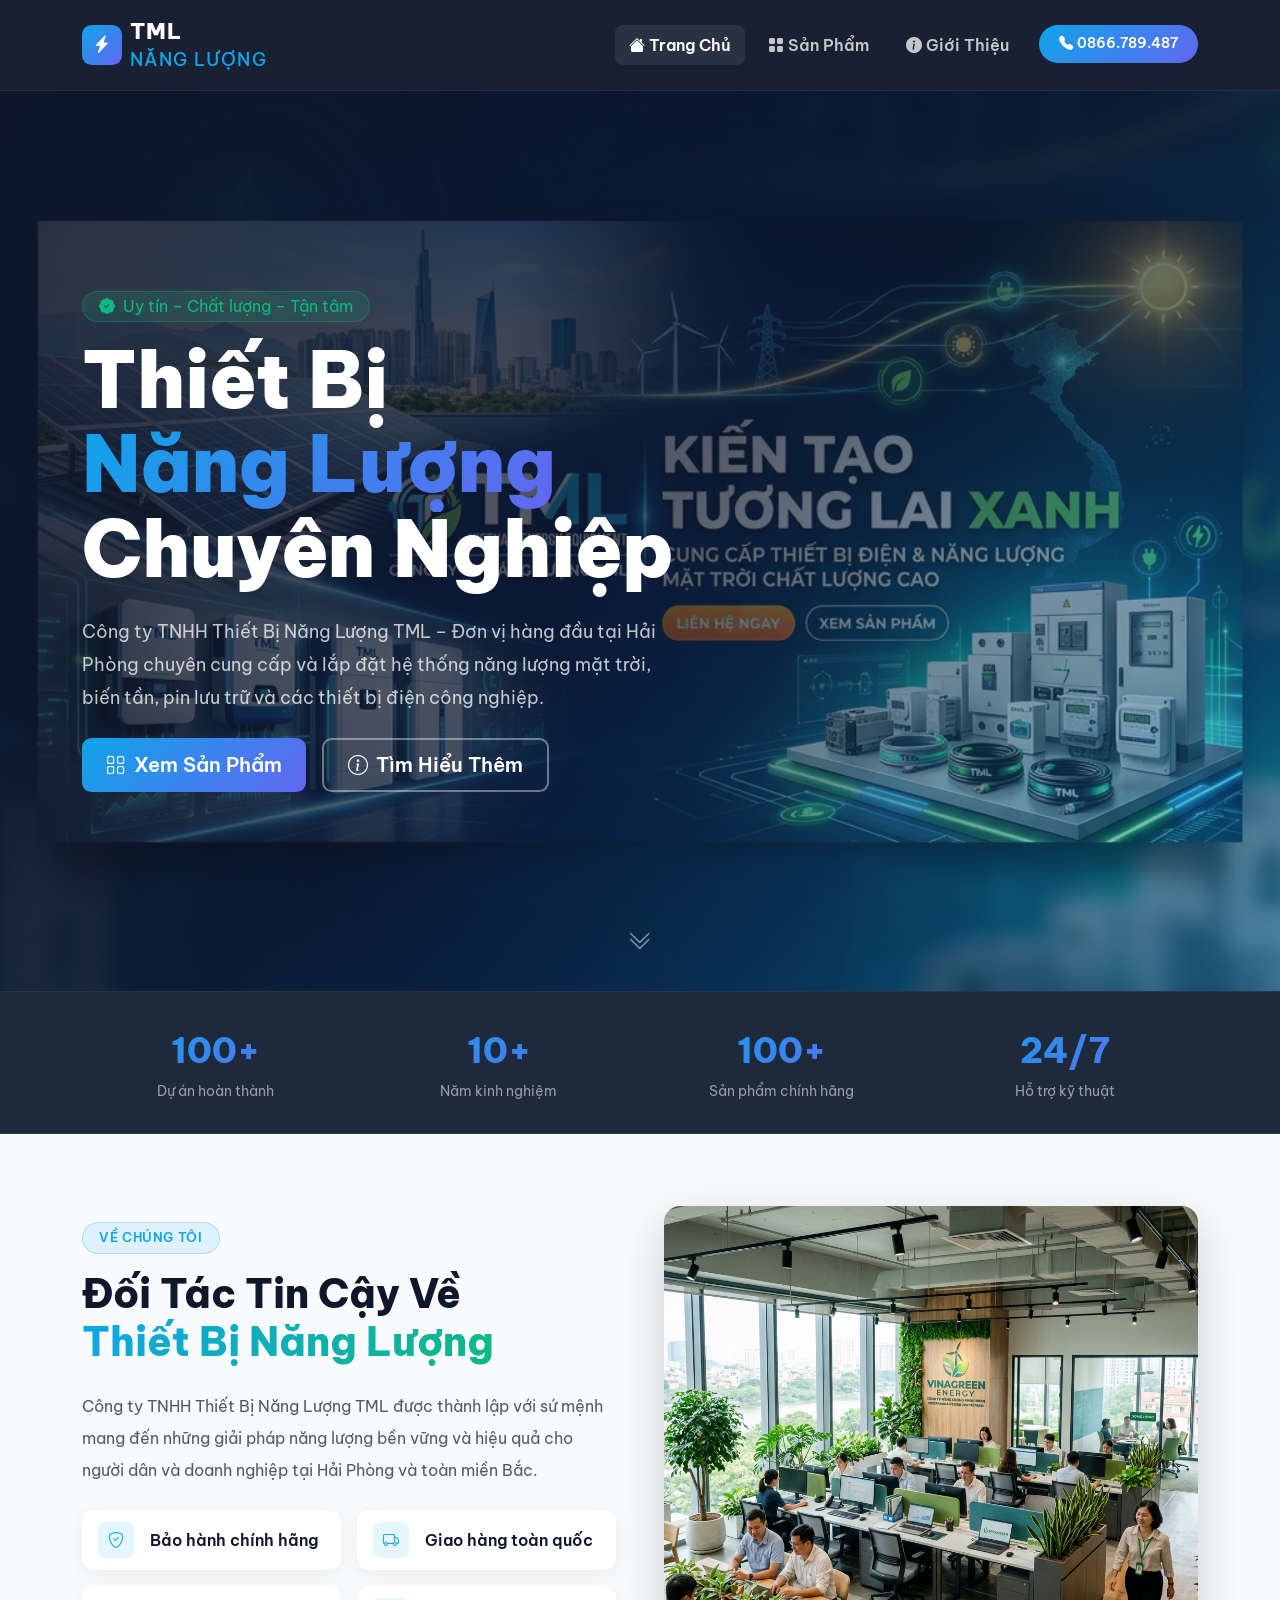
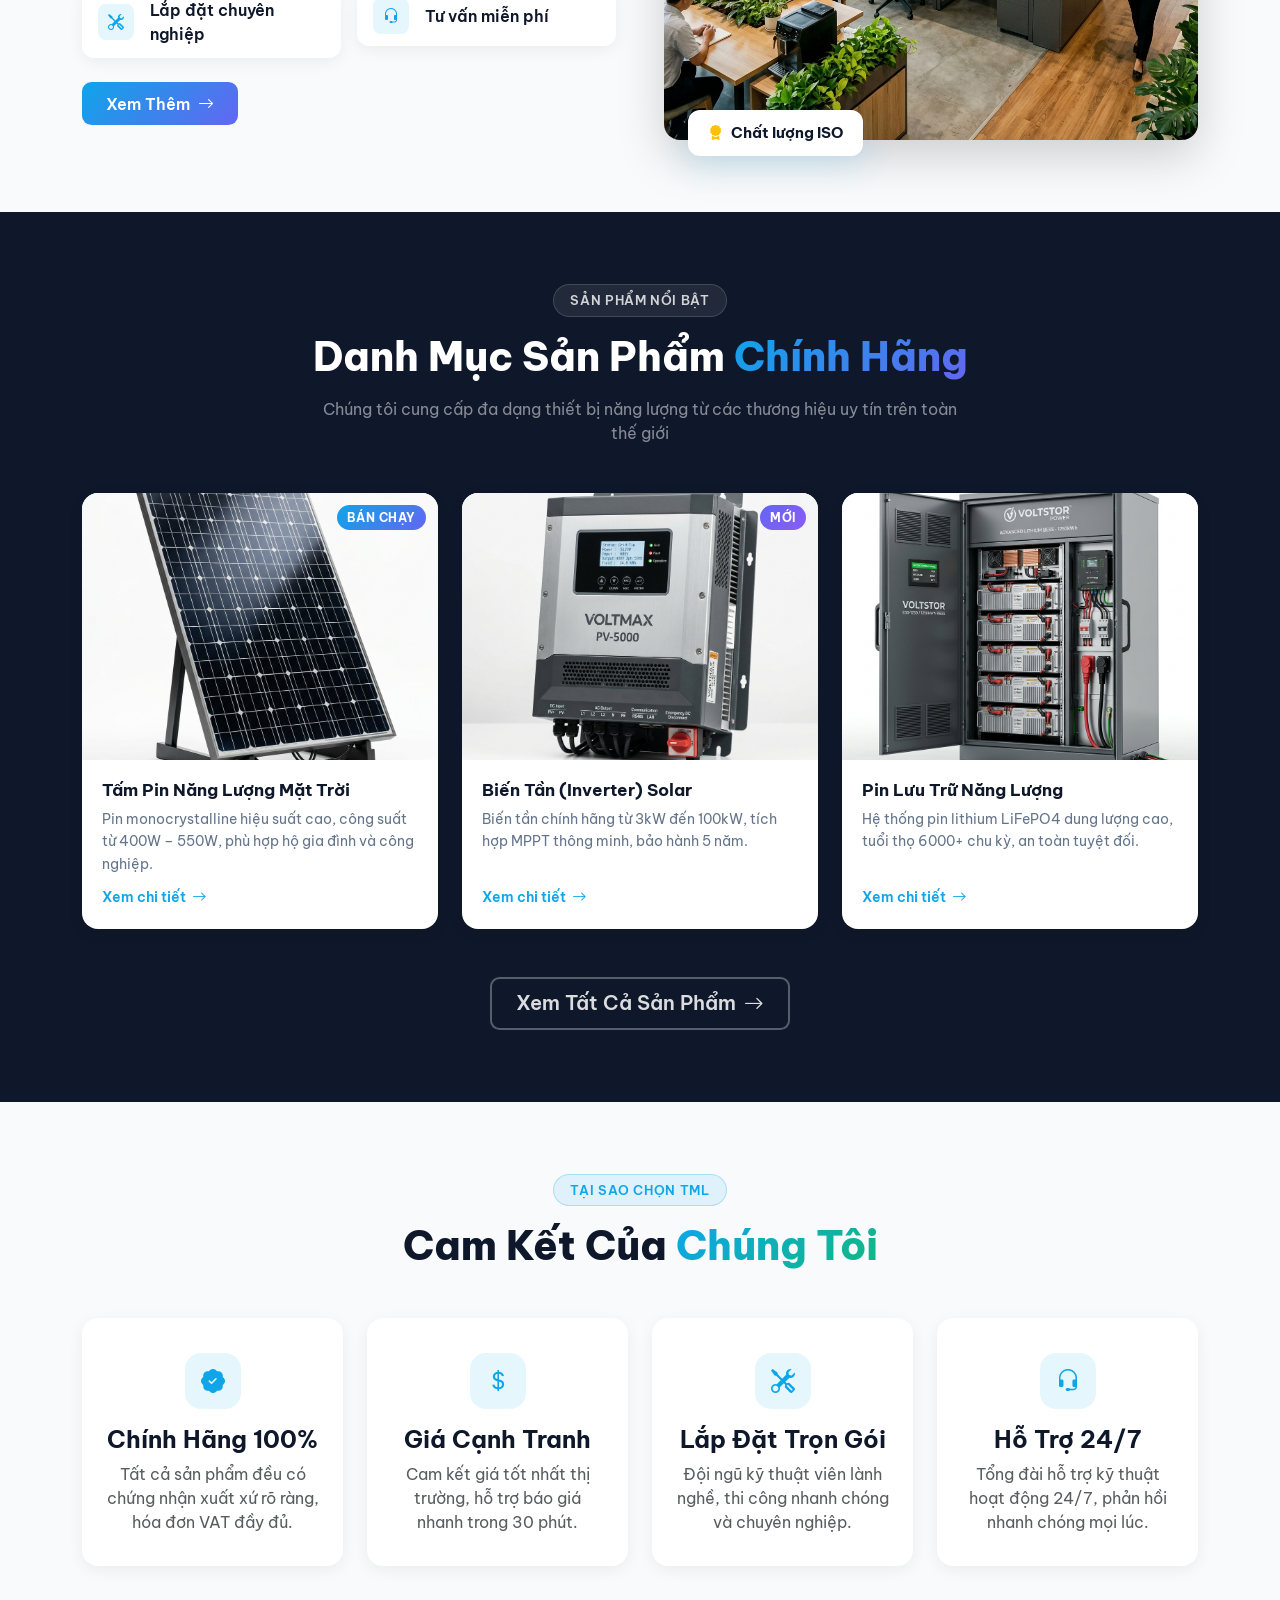
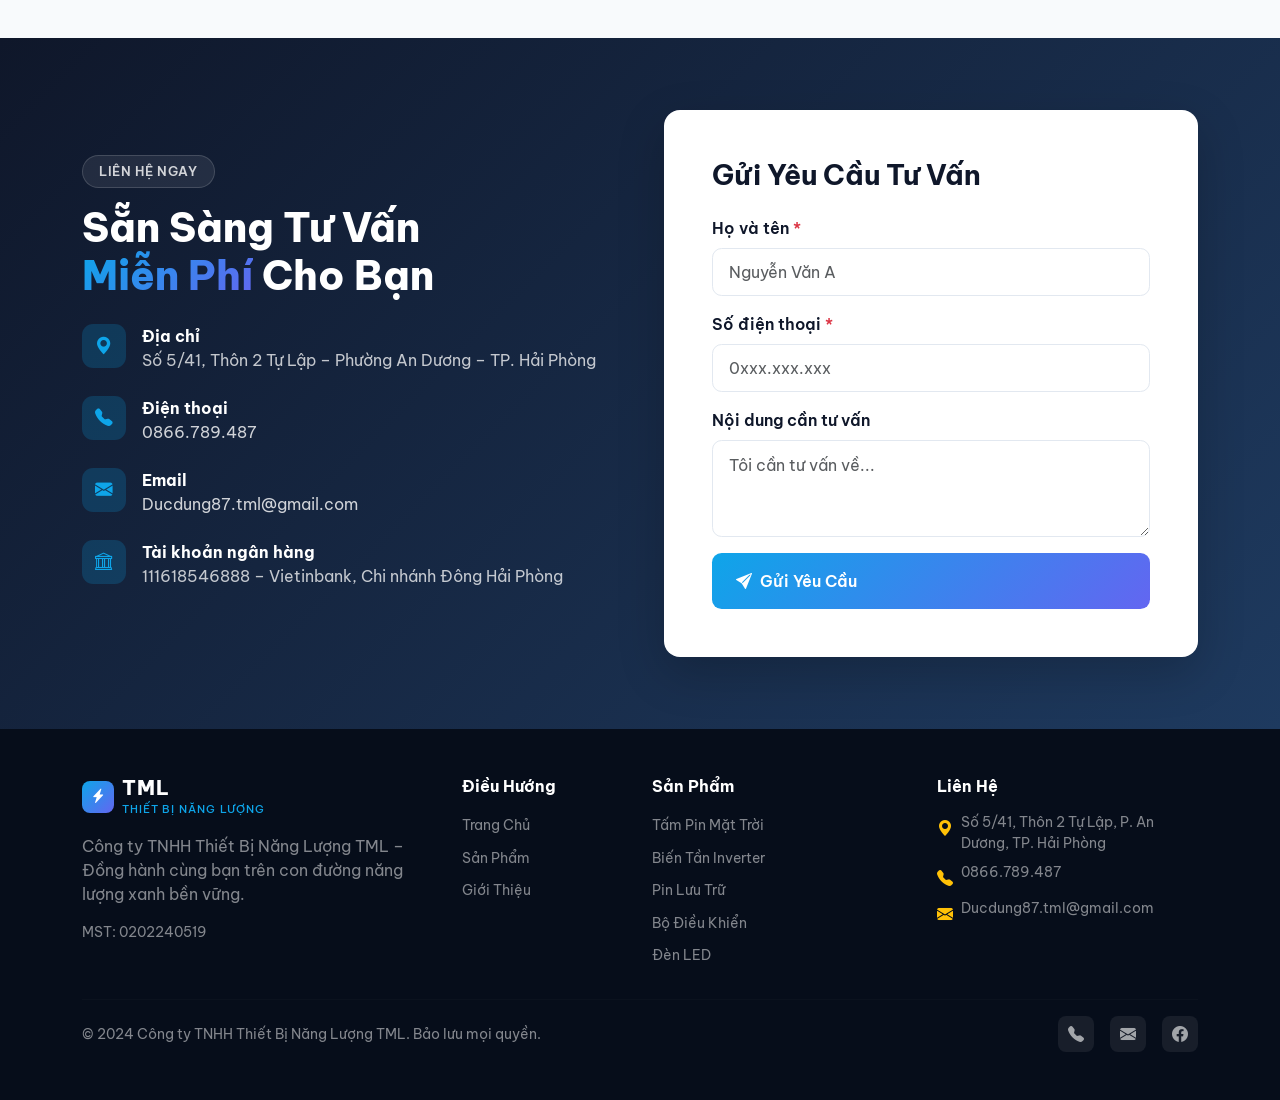
==== index.html @ fddf33ea "Initial commit: Website cong ty TML - 3 trang HTML" ====
<!DOCTYPE html>
<html lang="vi">

<head>
  <meta charset="UTF-8" />
  <meta name="viewport" content="width=device-width, initial-scale=1.0" />
  <title>Công ty TNHH Thiết Bị Năng Lượng TML | Trang Chủ</title>
  <meta name="description"
    content="Công ty TNHH Thiết Bị Năng Lượng TML - Chuyên cung cấp thiết bị năng lượng mặt trời, pin năng lượng, biến tần và các thiết bị điện tại Hải Phòng." />
  <link rel="stylesheet" href="https://cdn.jsdelivr.net/npm/bootstrap@5.3.3/dist/css/bootstrap.min.css" />
  <link rel="stylesheet" href="https://cdn.jsdelivr.net/npm/bootstrap-icons@1.11.3/font/bootstrap-icons.min.css" />
  <link rel="preconnect" href="https://fonts.googleapis.com" />
  <link rel="preconnect" href="https://fonts.gstatic.com" crossorigin />
  <link href="https://fonts.googleapis.com/css2?family=Be+Vietnam+Pro:wght@300;400;500;600;700;800&display=swap"
    rel="stylesheet" />
  <link rel="stylesheet" href="style.css" />
</head>

<body>

  <!-- ===== NAVBAR ===== -->
  <nav class="navbar navbar-expand-lg navbar-dark tml-navbar sticky-top" id="mainNav">
    <div class="container">
      <a class="navbar-brand d-flex align-items-center gap-2" href="index.html">
        <div class="tml-logo-icon">
          <i class="bi bi-lightning-charge-fill"></i>
        </div>
        <div>
          <span class="tml-brand-name">TML</span>
          <small class="d-block tml-brand-sub">Năng Lượng</small>
        </div>
      </a>
      <button class="navbar-toggler border-0" type="button" data-bs-toggle="collapse" data-bs-target="#navMenu"
        aria-controls="navMenu" aria-expanded="false" aria-label="Toggle navigation">
        <span class="navbar-toggler-icon"></span>
      </button>
      <div class="collapse navbar-collapse" id="navMenu">
        <ul class="navbar-nav ms-auto gap-lg-2">
          <li class="nav-item">
            <a class="nav-link active fw-semibold" href="index.html"><i class="bi bi-house-fill me-1"></i>Trang Chủ</a>
          </li>
          <li class="nav-item">
            <a class="nav-link fw-semibold" href="san-pham.html"><i class="bi bi-grid-fill me-1"></i>Sản Phẩm</a>
          </li>
          <li class="nav-item">
            <a class="nav-link fw-semibold" href="gioi-thieu.html"><i class="bi bi-info-circle-fill me-1"></i>Giới
              Thiệu</a>
          </li>
          <li class="nav-item ms-lg-2">
            <a class="btn tml-btn-cta" href="tel:0866789487"><i class="bi bi-telephone-fill me-1"></i>0866.789.487</a>
          </li>
        </ul>
      </div>
    </div>
  </nav>

  <!-- ===== HERO SECTION ===== -->
  <section class="tml-hero position-relative overflow-hidden" id="hero">
    <div class="tml-hero-overlay"></div>
    <img src="images/hero_banner.png" alt="Thiết bị năng lượng TML" class="tml-hero-bg img-fluid w-100" />
    <div class="container position-relative tml-hero-content">
      <div class="row align-items-center min-vh-100 py-5">
        <div class="col-lg-7 col-md-9">
          <span class="badge tml-badge-green mb-3 fs-6 fw-normal">
            <i class="bi bi-patch-check-fill me-1"></i> Uy tín – Chất lượng – Tận tâm
          </span>
          <h1 class="tml-hero-title fw-black mb-4">
            Thiết Bị<br />
            <span class="tml-text-gradient">Năng Lượng</span><br />
            Chuyên Nghiệp
          </h1>
          <p class="tml-hero-desc mb-4">
            Công ty TNHH Thiết Bị Năng Lượng TML – Đơn vị hàng đầu tại Hải Phòng chuyên cung cấp và lắp đặt hệ thống
            năng lượng mặt trời, biến tần, pin lưu trữ và các thiết bị điện công nghiệp.
          </p>
          <div class="d-flex flex-wrap gap-3">
            <a href="san-pham.html" class="btn tml-btn-primary btn-lg">
              <i class="bi bi-grid me-2"></i>Xem Sản Phẩm
            </a>
            <a href="gioi-thieu.html" class="btn tml-btn-outline-white btn-lg">
              <i class="bi bi-info-circle me-2"></i>Tìm Hiểu Thêm
            </a>
          </div>
        </div>
      </div>
    </div>
    <!-- Scroll indicator -->
    <a href="#stats" class="tml-scroll-indicator">
      <i class="bi bi-chevron-double-down"></i>
    </a>
  </section>

  <!-- ===== STATS BAR ===== -->
  <section class="tml-stats-bar py-4" id="stats">
    <div class="container">
      <div class="row g-3 text-center">
        <div class="col-6 col-md-3">
          <div class="tml-stat-item">
            <div class="tml-stat-number" data-target="500">100+</div>
            <div class="tml-stat-label">Dự án hoàn thành</div>
          </div>
        </div>
        <div class="col-6 col-md-3">
          <div class="tml-stat-item">
            <div class="tml-stat-number">10+</div>
            <div class="tml-stat-label">Năm kinh nghiệm</div>
          </div>
        </div>
        <div class="col-6 col-md-3">
          <div class="tml-stat-item">
            <div class="tml-stat-number">100+</div>
            <div class="tml-stat-label">Sản phẩm chính hãng</div>
          </div>
        </div>
        <div class="col-6 col-md-3">
          <div class="tml-stat-item">
            <div class="tml-stat-number">24/7</div>
            <div class="tml-stat-label">Hỗ trợ kỹ thuật</div>
          </div>
        </div>
      </div>
    </div>
  </section>

  <!-- ===== ABOUT PREVIEW ===== -->
  <section class="py-5 tml-section-light" id="about-preview">
    <div class="container py-4">
      <div class="row align-items-center g-5">
        <div class="col-lg-6">
          <span class="tml-section-badge mb-3 d-inline-block">Về Chúng Tôi</span>
          <h2 class="tml-section-title mb-4">Đối Tác Tin Cậy Về<br /><span class="tml-text-gradient-dark">Thiết Bị Năng
              Lượng</span></h2>
          <p class="text-muted mb-4 lh-lg">
            Công ty TNHH Thiết Bị Năng Lượng TML được thành lập với sứ mệnh mang đến những giải pháp năng lượng bền vững
            và hiệu quả cho người dân và doanh nghiệp tại Hải Phòng và toàn miền Bắc.
          </p>
          <div class="row g-3 mb-4">
            <div class="col-6">
              <div class="tml-feature-mini d-flex align-items-center gap-3">
                <div class="tml-feature-icon-sm"><i class="bi bi-shield-check"></i></div>
                <span class="fw-semibold">Bảo hành chính hãng</span>
              </div>
            </div>
            <div class="col-6">
              <div class="tml-feature-mini d-flex align-items-center gap-3">
                <div class="tml-feature-icon-sm"><i class="bi bi-truck"></i></div>
                <span class="fw-semibold">Giao hàng toàn quốc</span>
              </div>
            </div>
            <div class="col-6">
              <div class="tml-feature-mini d-flex align-items-center gap-3">
                <div class="tml-feature-icon-sm"><i class="bi bi-tools"></i></div>
                <span class="fw-semibold">Lắp đặt chuyên nghiệp</span>
              </div>
            </div>
            <div class="col-6">
              <div class="tml-feature-mini d-flex align-items-center gap-3">
                <div class="tml-feature-icon-sm"><i class="bi bi-headset"></i></div>
                <span class="fw-semibold">Tư vấn miễn phí</span>
              </div>
            </div>
          </div>
          <a href="gioi-thieu.html" class="btn tml-btn-primary">
            Xem Thêm <i class="bi bi-arrow-right ms-2"></i>
          </a>
        </div>
        <div class="col-lg-6">
          <div class="tml-about-img-wrap position-relative">
            <img src="images/about_office.png" alt="Văn phòng công ty TML"
              class="img-fluid rounded-4 shadow-lg w-100" />
            <div class="tml-about-badge-float">
              <i class="bi bi-award-fill me-2 text-warning"></i>
              <span>Chất lượng ISO</span>
            </div>
          </div>
        </div>
      </div>
    </div>
  </section>

  <!-- ===== FEATURED PRODUCTS ===== -->
  <section class="py-5 tml-section-dark" id="featured-products">
    <div class="container py-4">
      <div class="text-center mb-5">
        <span class="tml-section-badge tml-section-badge-dark mb-3 d-inline-block">Sản Phẩm Nổi Bật</span>
        <h2 class="tml-section-title text-white mb-3">Danh Mục Sản Phẩm <span class="tml-text-gradient">Chính
            Hãng</span></h2>
        <p class="text-white-50 col-md-7 mx-auto">Chúng tôi cung cấp đa dạng thiết bị năng lượng từ các thương hiệu uy
          tín trên toàn thế giới</p>
      </div>
      <div class="row g-4">
        <div class="col-md-6 col-lg-4">
          <div class="tml-product-card h-100">
            <div class="tml-product-img-wrap">
              <img src="images/product_solar_panel.png" alt="Tấm pin năng lượng mặt trời" class="img-fluid" />
              <span class="tml-product-badge">Bán Chạy</span>
            </div>
            <div class="tml-product-body">
              <h3 class="tml-product-title">Tấm Pin Năng Lượng Mặt Trời</h3>
              <p class="tml-product-desc">Pin monocrystalline hiệu suất cao, công suất từ 400W – 550W, phù hợp hộ gia
                đình và công nghiệp.</p>
              <a href="san-pham.html" class="tml-product-link">Xem chi tiết <i class="bi bi-arrow-right"></i></a>
            </div>
          </div>
        </div>
        <div class="col-md-6 col-lg-4">
          <div class="tml-product-card h-100">
            <div class="tml-product-img-wrap">
              <img src="images/product_inverter.png" alt="Biến tần năng lượng mặt trời" class="img-fluid" />
              <span class="tml-product-badge tml-badge-blue">Mới</span>
            </div>
            <div class="tml-product-body">
              <h3 class="tml-product-title">Biến Tần (Inverter) Solar</h3>
              <p class="tml-product-desc">Biến tần chính hãng từ 3kW đến 100kW, tích hợp MPPT thông minh, bảo hành 5
                năm.</p>
              <a href="san-pham.html" class="tml-product-link">Xem chi tiết <i class="bi bi-arrow-right"></i></a>
            </div>
          </div>
        </div>
        <div class="col-md-6 col-lg-4">
          <div class="tml-product-card h-100">
            <div class="tml-product-img-wrap">
              <img src="images/product_battery.png" alt="Pin lưu trữ năng lượng" class="img-fluid" />
            </div>
            <div class="tml-product-body">
              <h3 class="tml-product-title">Pin Lưu Trữ Năng Lượng</h3>
              <p class="tml-product-desc">Hệ thống pin lithium LiFePO4 dung lượng cao, tuổi thọ 6000+ chu kỳ, an toàn
                tuyệt đối.</p>
              <a href="san-pham.html" class="tml-product-link">Xem chi tiết <i class="bi bi-arrow-right"></i></a>
            </div>
          </div>
        </div>
      </div>
      <div class="text-center mt-5">
        <a href="san-pham.html" class="btn tml-btn-outline-light btn-lg">
          Xem Tất Cả Sản Phẩm <i class="bi bi-arrow-right ms-2"></i>
        </a>
      </div>
    </div>
  </section>

  <!-- ===== WHY CHOOSE US ===== -->
  <section class="py-5 tml-section-light" id="why-us">
    <div class="container py-4">
      <div class="text-center mb-5">
        <span class="tml-section-badge mb-3 d-inline-block">Tại Sao Chọn TML</span>
        <h2 class="tml-section-title mb-3">Cam Kết Của <span class="tml-text-gradient-dark">Chúng Tôi</span></h2>
      </div>
      <div class="row g-4">
        <div class="col-sm-6 col-lg-3">
          <div class="tml-why-card text-center h-100">
            <div class="tml-why-icon mb-3">
              <i class="bi bi-patch-check-fill"></i>
            </div>
            <h4 class="fw-bold mb-2">Chính Hãng 100%</h4>
            <p class="text-muted mb-0">Tất cả sản phẩm đều có chứng nhận xuất xứ rõ ràng, hóa đơn VAT đầy đủ.</p>
          </div>
        </div>
        <div class="col-sm-6 col-lg-3">
          <div class="tml-why-card text-center h-100">
            <div class="tml-why-icon mb-3">
              <i class="bi bi-currency-dollar"></i>
            </div>
            <h4 class="fw-bold mb-2">Giá Cạnh Tranh</h4>
            <p class="text-muted mb-0">Cam kết giá tốt nhất thị trường, hỗ trợ báo giá nhanh trong 30 phút.</p>
          </div>
        </div>
        <div class="col-sm-6 col-lg-3">
          <div class="tml-why-card text-center h-100">
            <div class="tml-why-icon mb-3">
              <i class="bi bi-tools"></i>
            </div>
            <h4 class="fw-bold mb-2">Lắp Đặt Trọn Gói</h4>
            <p class="text-muted mb-0">Đội ngũ kỹ thuật viên lành nghề, thi công nhanh chóng và chuyên nghiệp.</p>
          </div>
        </div>
        <div class="col-sm-6 col-lg-3">
          <div class="tml-why-card text-center h-100">
            <div class="tml-why-icon mb-3">
              <i class="bi bi-headset"></i>
            </div>
            <h4 class="fw-bold mb-2">Hỗ Trợ 24/7</h4>
            <p class="text-muted mb-0">Tổng đài hỗ trợ kỹ thuật hoạt động 24/7, phản hồi nhanh chóng mọi lúc.</p>
          </div>
        </div>
      </div>
    </div>
  </section>

  <!-- ===== CONTACT SECTION ===== -->
  <section class="py-5 tml-section-gradient" id="contact">
    <div class="container py-4">
      <div class="row g-5 align-items-center">
        <div class="col-lg-6">
          <span class="tml-section-badge tml-section-badge-dark mb-3 d-inline-block">Liên Hệ Ngay</span>
          <h2 class="tml-section-title text-white mb-4">Sẵn Sàng Tư Vấn<br /><span class="tml-text-gradient">Miễn
              Phí</span> Cho Bạn</h2>
          <div class="tml-contact-info-list">
            <div class="tml-contact-info-item d-flex align-items-start gap-3 mb-4">
              <div class="tml-contact-icon"><i class="bi bi-geo-alt-fill"></i></div>
              <div>
                <strong class="text-white d-block">Địa chỉ</strong>
                <span class="text-white-75">Số 5/41, Thôn 2 Tự Lập – Phường An Dương – TP. Hải Phòng</span>
              </div>
            </div>
            <div class="tml-contact-info-item d-flex align-items-start gap-3 mb-4">
              <div class="tml-contact-icon"><i class="bi bi-telephone-fill"></i></div>
              <div>
                <strong class="text-white d-block">Điện thoại</strong>
                <a href="tel:0866789487" class="text-decoration-none tml-link-light">0866.789.487</a>
              </div>
            </div>
            <div class="tml-contact-info-item d-flex align-items-start gap-3 mb-4">
              <div class="tml-contact-icon"><i class="bi bi-envelope-fill"></i></div>
              <div>
                <strong class="text-white d-block">Email</strong>
                <a href="mailto:Ducdung87.tml@gmail.com"
                  class="text-decoration-none tml-link-light">Ducdung87.tml@gmail.com</a>
              </div>
            </div>
            <div class="tml-contact-info-item d-flex align-items-start gap-3">
              <div class="tml-contact-icon"><i class="bi bi-bank"></i></div>
              <div>
                <strong class="text-white d-block">Tài khoản ngân hàng</strong>
                <span class="text-white-75">111618546888 – Vietinbank, Chi nhánh Đông Hải Phòng</span>
              </div>
            </div>
          </div>
        </div>
        <div class="col-lg-6">
          <div class="tml-contact-card p-4 p-md-5 rounded-4">
            <h3 class="fw-bold mb-4">Gửi Yêu Cầu Tư Vấn</h3>
            <form id="contactForm" onsubmit="handleFormSubmit(event)">
              <div class="mb-3">
                <label for="contactName" class="form-label fw-semibold">Họ và tên <span
                    class="text-danger">*</span></label>
                <input type="text" class="form-control tml-input" id="contactName" placeholder="Nguyễn Văn A"
                  required />
              </div>
              <div class="mb-3">
                <label for="contactPhone" class="form-label fw-semibold">Số điện thoại <span
                    class="text-danger">*</span></label>
                <input type="tel" class="form-control tml-input" id="contactPhone" placeholder="0xxx.xxx.xxx"
                  required />
              </div>
              <div class="mb-3">
                <label for="contactMessage" class="form-label fw-semibold">Nội dung cần tư vấn</label>
                <textarea class="form-control tml-input" id="contactMessage" rows="3"
                  placeholder="Tôi cần tư vấn về..."></textarea>
              </div>
              <button type="submit" class="btn tml-btn-primary w-100 py-3">
                <i class="bi bi-send-fill me-2"></i>Gửi Yêu Cầu
              </button>
            </form>
            <div id="formSuccess" class="alert tml-alert-success mt-3 d-none">
              <i class="bi bi-check-circle-fill me-2"></i>Cảm ơn bạn! Chúng tôi sẽ liên hệ sớm nhất có thể.
            </div>
          </div>
        </div>
      </div>
    </div>
  </section>

  <!-- ===== FOOTER ===== -->
  <footer class="tml-footer py-5">
    <div class="container">
      <div class="row g-4">
        <div class="col-lg-4 col-md-6">
          <div class="d-flex align-items-center gap-2 mb-3">
            <div class="tml-logo-icon tml-logo-icon-sm"><i class="bi bi-lightning-charge-fill"></i></div>
            <div>
              <span class="tml-brand-name fs-5">TML</span>
              <small class="d-block tml-brand-sub" style="font-size:0.7rem;">Thiết Bị Năng Lượng</small>
            </div>
          </div>
          <p class="text-white-50 mb-3">Công ty TNHH Thiết Bị Năng Lượng TML – Đồng hành cùng bạn trên con đường năng
            lượng xanh bền vững.</p>
          <p class="text-white-50 small">MST: 0202240519</p>
        </div>
        <div class="col-lg-2 col-md-6">
          <h6 class="text-white fw-bold mb-3">Điều Hướng</h6>
          <ul class="list-unstyled tml-footer-links">
            <li><a href="index.html">Trang Chủ</a></li>
            <li><a href="san-pham.html">Sản Phẩm</a></li>
            <li><a href="gioi-thieu.html">Giới Thiệu</a></li>
          </ul>
        </div>
        <div class="col-lg-3 col-md-6">
          <h6 class="text-white fw-bold mb-3">Sản Phẩm</h6>
          <ul class="list-unstyled tml-footer-links">
            <li><a href="san-pham.html">Tấm Pin Mặt Trời</a></li>
            <li><a href="san-pham.html">Biến Tần Inverter</a></li>
            <li><a href="san-pham.html">Pin Lưu Trữ</a></li>
            <li><a href="san-pham.html">Bộ Điều Khiển</a></li>
            <li><a href="san-pham.html">Đèn LED</a></li>
          </ul>
        </div>
        <div class="col-lg-3 col-md-6">
          <h6 class="text-white fw-bold mb-3">Liên Hệ</h6>
          <ul class="list-unstyled tml-footer-contact">
            <li class="d-flex gap-2 mb-2">
              <i class="bi bi-geo-alt-fill text-warning flex-shrink-0 mt-1"></i>
              <span class="text-white-50 small">Số 5/41, Thôn 2 Tự Lập, P. An Dương, TP. Hải Phòng</span>
            </li>
            <li class="d-flex gap-2 mb-2">
              <i class="bi bi-telephone-fill text-warning flex-shrink-0 mt-1"></i>
              <a href="tel:0866789487" class="text-white-50 small text-decoration-none">0866.789.487</a>
            </li>
            <li class="d-flex gap-2">
              <i class="bi bi-envelope-fill text-warning flex-shrink-0 mt-1"></i>
              <a href="mailto:Ducdung87.tml@gmail.com"
                class="text-white-50 small text-decoration-none">Ducdung87.tml@gmail.com</a>
            </li>
          </ul>
        </div>
      </div>
      <hr class="tml-footer-hr mt-4 mb-3" />
      <div class="d-flex flex-wrap justify-content-between align-items-center gap-2">
        <p class="text-white-50 small mb-0">&copy; 2024 Công ty TNHH Thiết Bị Năng Lượng TML. Bảo lưu mọi quyền.</p>
        <div class="d-flex gap-3">
          <a href="tel:0866789487" class="tml-social-icon" title="Gọi điện"><i class="bi bi-telephone-fill"></i></a>
          <a href="mailto:Ducdung87.tml@gmail.com" class="tml-social-icon" title="Email"><i
              class="bi bi-envelope-fill"></i></a>
          <a href="#" class="tml-social-icon" title="Facebook"><i class="bi bi-facebook"></i></a>
        </div>
      </div>
    </div>
  </footer>

  <!-- Back to top -->
  <button class="tml-back-top" id="backToTop" onclick="window.scrollTo({top:0,behavior:'smooth'})"
    title="Lên đầu trang">
    <i class="bi bi-chevron-up"></i>
  </button>

  <script src="https://cdn.jsdelivr.net/npm/bootstrap@5.3.3/dist/js/bootstrap.bundle.min.js"></script>
  <script src="main.js"></script>
</body>

</html>
---- style.css ----
/* ============================================================
   TML - THIẾT BỊ NĂNG LƯỢNG | MAIN STYLESHEET
   Bootstrap 5 based – No px units for sizing
   ============================================================ */

@import url('https://fonts.googleapis.com/css2?family=Be+Vietnam+Pro:wght@300;400;500;600;700;800;900&display=swap');

:root {
  --tml-primary: #0ea5e9;
  --tml-primary-dark: #0284c7;
  --tml-accent: #f59e0b;
  --tml-green: #10b981;
  --tml-dark: #0f172a;
  --tml-dark-2: #1e293b;
  --tml-dark-3: #334155;
  --tml-light: #f8fafc;
  --tml-gradient: linear-gradient(135deg, #0ea5e9 0%, #6366f1 100%);
  --tml-gradient-dark: linear-gradient(135deg, #0f172a 0%, #1e3a5f 100%);
  --tml-shadow: 0 .5rem 2rem rgba(14,165,233,.15);
  --tml-shadow-lg: 0 1rem 3rem rgba(0,0,0,.2);
  --tml-radius: 1rem;
  --tml-transition: all .3s cubic-bezier(.4,0,.2,1);
}

*, *::before, *::after { box-sizing: border-box; }

html { scroll-behavior: smooth; }

body {
  font-family: 'Be Vietnam Pro', sans-serif;
  background: var(--tml-light);
  color: var(--tml-dark);
  overflow-x: hidden;
}

/* ===== NAVBAR ===== */
.tml-navbar {
  background: rgba(15,23,42,.96) !important;
  backdrop-filter: blur(12px);
  border-bottom: 1px solid rgba(255,255,255,.07);
  transition: var(--tml-transition);
  padding-top: .75rem;
  padding-bottom: .75rem;
}
.tml-navbar.scrolled {
  background: rgba(15,23,42,1) !important;
  box-shadow: var(--tml-shadow-lg);
}
.tml-logo-icon {
  width: 2.5rem;
  height: 2.5rem;
  background: var(--tml-gradient);
  border-radius: .6rem;
  display: flex;
  align-items: center;
  justify-content: center;
  font-size: 1.1rem;
  color: #fff;
  flex-shrink: 0;
}
.tml-logo-icon-sm {
  width: 2rem;
  height: 2rem;
  font-size: .9rem;
  border-radius: .5rem;
}
.tml-brand-name {
  font-size: 1.4rem;
  font-weight: 800;
  color: #fff;
  letter-spacing: .05em;
  line-height: 1.1;
}
.tml-brand-sub {
  color: var(--tml-primary);
  font-weight: 500;
  letter-spacing: .08em;
  text-transform: uppercase;
}
.tml-navbar .nav-link {
  color: rgba(255,255,255,.75) !important;
  transition: var(--tml-transition);
  border-radius: .5rem;
  padding: .5rem .9rem !important;
}
.tml-navbar .nav-link:hover,
.tml-navbar .nav-link.active {
  color: #fff !important;
  background: rgba(255,255,255,.08);
}
.tml-btn-cta {
  background: var(--tml-gradient);
  color: #fff !important;
  border: none;
  border-radius: 2rem;
  padding: .5rem 1.25rem;
  font-weight: 600;
  font-size: .9rem;
  transition: var(--tml-transition);
}
.tml-btn-cta:hover {
  transform: translateY(-2px);
  box-shadow: 0 .5rem 1.5rem rgba(14,165,233,.4);
  color: #fff !important;
}

/* ===== HERO ===== */
.tml-hero {
  min-height: 100vh;
  position: relative;
  display: flex;
  align-items: center;
}
.tml-hero-bg {
  position: absolute;
  inset: 0;
  width: 100%;
  height: 100%;
  object-fit: cover;
  object-position: center;
}
.tml-hero-overlay {
  position: absolute;
  inset: 0;
  background: linear-gradient(135deg,
    rgba(15,23,42,.92) 0%,
    rgba(15,23,42,.7) 50%,
    rgba(14,165,233,.3) 100%);
  z-index: 1;
}
.tml-hero-content {
  position: relative;
  z-index: 2;
}
.tml-hero-title {
  font-size: clamp(2.5rem, 6vw, 5rem);
  font-weight: 900;
  line-height: 1.1;
  color: #fff;
}
.tml-hero-desc {
  font-size: clamp(.95rem, 2vw, 1.15rem);
  color: rgba(255,255,255,.75);
  max-width: 36rem;
  line-height: 1.8;
}
.tml-text-gradient {
  background: var(--tml-gradient);
  -webkit-background-clip: text;
  -webkit-text-fill-color: transparent;
  background-clip: text;
}
.tml-text-gradient-dark {
  background: linear-gradient(135deg, var(--tml-primary) 0%, var(--tml-green) 100%);
  -webkit-background-clip: text;
  -webkit-text-fill-color: transparent;
  background-clip: text;
}
.tml-text-primary {
  color: var(--tml-primary) !important;
}
.tml-badge-green {
  background: rgba(16,185,129,.15);
  color: var(--tml-green);
  border: 1px solid rgba(16,185,129,.3);
  border-radius: 2rem;
  padding: .4rem 1rem;
}
.tml-scroll-indicator {
  position: absolute;
  bottom: 2rem;
  left: 50%;
  transform: translateX(-50%);
  z-index: 2;
  color: rgba(255,255,255,.5);
  font-size: 1.5rem;
  text-decoration: none;
  animation: bounce 2s infinite;
}
@keyframes bounce {
  0%, 100% { transform: translateX(-50%) translateY(0); }
  50% { transform: translateX(-50%) translateY(.6rem); }
}

/* ===== BUTTONS ===== */
.tml-btn-primary {
  background: var(--tml-gradient);
  color: #fff;
  border: none;
  border-radius: .6rem;
  font-weight: 600;
  padding: .6rem 1.5rem;
  transition: var(--tml-transition);
  text-decoration: none;
  display: inline-flex;
  align-items: center;
}
.tml-btn-primary:hover {
  transform: translateY(-3px);
  box-shadow: 0 .75rem 2rem rgba(14,165,233,.4);
  color: #fff;
}
.tml-btn-outline-white {
  background: transparent;
  color: #fff;
  border: 2px solid rgba(255,255,255,.4);
  border-radius: .6rem;
  font-weight: 600;
  padding: .6rem 1.5rem;
  transition: var(--tml-transition);
  text-decoration: none;
  display: inline-flex;
  align-items: center;
}
.tml-btn-outline-white:hover {
  background: rgba(255,255,255,.1);
  border-color: rgba(255,255,255,.8);
  color: #fff;
  transform: translateY(-2px);
}
.tml-btn-outline-light {
  background: transparent;
  color: rgba(255,255,255,.85);
  border: 2px solid rgba(255,255,255,.3);
  border-radius: .6rem;
  font-weight: 600;
  padding: .6rem 1.5rem;
  transition: var(--tml-transition);
  text-decoration: none;
  display: inline-flex;
  align-items: center;
}
.tml-btn-outline-light:hover {
  background: rgba(255,255,255,.1);
  border-color: rgba(255,255,255,.6);
  color: #fff;
  transform: translateY(-2px);
}

/* ===== STATS BAR ===== */
.tml-stats-bar {
  background: var(--tml-dark-2);
  border-top: 1px solid rgba(255,255,255,.05);
  border-bottom: 1px solid rgba(255,255,255,.05);
}
.tml-stat-item {
  padding: .5rem;
}
.tml-stat-number {
  font-size: clamp(1.5rem, 4vw, 2.2rem);
  font-weight: 800;
  background: var(--tml-gradient);
  -webkit-background-clip: text;
  -webkit-text-fill-color: transparent;
  background-clip: text;
}
.tml-stat-label {
  color: rgba(255,255,255,.55);
  font-size: .85rem;
  margin-top: .25rem;
}

/* ===== SECTIONS ===== */
.tml-section-light { background: var(--tml-light); }
.tml-section-dark { background: var(--tml-dark); }
.tml-section-gradient { background: var(--tml-gradient-dark); }

.tml-section-badge {
  background: rgba(14,165,233,.1);
  color: var(--tml-primary);
  border: 1px solid rgba(14,165,233,.25);
  border-radius: 2rem;
  padding: .35rem 1rem;
  font-size: .8rem;
  font-weight: 600;
  letter-spacing: .05em;
  text-transform: uppercase;
}
.tml-section-badge-dark {
  background: rgba(255,255,255,.08);
  color: rgba(255,255,255,.8);
  border-color: rgba(255,255,255,.15);
}
.tml-section-title {
  font-size: clamp(1.6rem, 3.5vw, 2.5rem);
  font-weight: 800;
  line-height: 1.2;
}

/* ===== ABOUT IMAGE ===== */
.tml-about-img-wrap { position: relative; }
.tml-about-badge-float {
  position: absolute;
  bottom: -1rem;
  left: 1.5rem;
  background: #fff;
  border-radius: .75rem;
  padding: .75rem 1.25rem;
  box-shadow: var(--tml-shadow);
  display: flex;
  align-items: center;
  font-weight: 700;
  font-size: .95rem;
  color: var(--tml-dark);
  white-space: nowrap;
}

/* ===== FEATURE MINI ===== */
.tml-feature-mini {
  background: #fff;
  border-radius: .75rem;
  padding: .75rem 1rem;
  box-shadow: 0 .25rem 1rem rgba(0,0,0,.06);
  transition: var(--tml-transition);
}
.tml-feature-mini:hover { transform: translateY(-3px); box-shadow: var(--tml-shadow); }
.tml-feature-icon-sm {
  width: 2.25rem;
  height: 2.25rem;
  background: rgba(14,165,233,.1);
  color: var(--tml-primary);
  border-radius: .5rem;
  display: flex;
  align-items: center;
  justify-content: center;
  font-size: 1rem;
  flex-shrink: 0;
}

/* ===== PRODUCT CARDS ===== */
.tml-product-card {
  background: #fff;
  border-radius: var(--tml-radius);
  overflow: hidden;
  box-shadow: 0 .25rem 1rem rgba(0,0,0,.07);
  transition: var(--tml-transition);
  display: flex;
  flex-direction: column;
}
.tml-product-card:hover {
  transform: translateY(-6px);
  box-shadow: var(--tml-shadow-lg);
}
.tml-product-img-wrap {
  position: relative;
  overflow: hidden;
  background: #f1f5f9;
  aspect-ratio: 4/3;
  display: flex;
  align-items: center;
  justify-content: center;
}
.tml-product-img-wrap img {
  width: 100%;
  height: 100%;
  object-fit: cover;
  transition: transform .4s ease;
}
.tml-product-card:hover .tml-product-img-wrap img { transform: scale(1.06); }
.tml-product-badge {
  position: absolute;
  top: .75rem;
  right: .75rem;
  background: var(--tml-gradient);
  color: #fff;
  font-size: .72rem;
  font-weight: 700;
  padding: .25rem .65rem;
  border-radius: 2rem;
  text-transform: uppercase;
  letter-spacing: .04em;
}
.tml-badge-blue { background: linear-gradient(135deg,#6366f1,#8b5cf6) !important; }
.tml-product-body { padding: 1.25rem; flex: 1; display: flex; flex-direction: column; }
.tml-cat-tag {
  display: inline-flex;
  align-items: center;
  font-size: .75rem;
  font-weight: 600;
  color: var(--tml-primary);
  background: rgba(14,165,233,.08);
  border-radius: 2rem;
  padding: .2rem .7rem;
  margin-bottom: .5rem;
  text-transform: uppercase;
  letter-spacing: .04em;
}
.tml-product-title {
  font-size: 1.05rem;
  font-weight: 700;
  margin-bottom: .5rem;
  color: var(--tml-dark);
}
.tml-product-desc {
  font-size: .875rem;
  color: #64748b;
  line-height: 1.6;
  flex: 1;
  margin-bottom: .75rem;
}
.tml-spec-list li { margin-bottom: .25rem; }
.tml-product-link {
  color: var(--tml-primary);
  font-weight: 600;
  text-decoration: none;
  font-size: .9rem;
  display: inline-flex;
  align-items: center;
  gap: .35rem;
  transition: var(--tml-transition);
}
.tml-product-link:hover { gap: .6rem; color: var(--tml-primary-dark); }

/* ===== WHY CARDS ===== */
.tml-why-card {
  background: #fff;
  border-radius: var(--tml-radius);
  padding: 2rem 1.5rem;
  box-shadow: 0 .25rem 1rem rgba(0,0,0,.06);
  transition: var(--tml-transition);
  border-top: 3px solid transparent;
}
.tml-why-card:hover {
  transform: translateY(-5px);
  box-shadow: var(--tml-shadow);
  border-top-color: var(--tml-primary);
}
.tml-why-icon {
  width: 3.5rem;
  height: 3.5rem;
  background: rgba(14,165,233,.1);
  color: var(--tml-primary);
  border-radius: 1rem;
  display: flex;
  align-items: center;
  justify-content: center;
  font-size: 1.5rem;
  margin: 0 auto;
  transition: var(--tml-transition);
}
.tml-why-card:hover .tml-why-icon {
  background: var(--tml-gradient);
  color: #fff;
}

/* ===== CONTACT SECTION ===== */
.tml-contact-info-item { margin-bottom: 1.5rem; }
.tml-contact-icon {
  width: 2.75rem;
  height: 2.75rem;
  background: rgba(14,165,233,.2);
  color: var(--tml-primary);
  border-radius: .7rem;
  display: flex;
  align-items: center;
  justify-content: center;
  font-size: 1.1rem;
  flex-shrink: 0;
}
.tml-contact-card {
  background: #fff;
  border-radius: var(--tml-radius);
  box-shadow: var(--tml-shadow-lg);
}
.tml-contact-card-v2 {
  background: #fff;
  border-radius: var(--tml-radius);
  box-shadow: 0 .25rem 1rem rgba(0,0,0,.07);
  transition: var(--tml-transition);
  border-bottom: 3px solid transparent;
}
.tml-contact-card-v2:hover {
  transform: translateY(-5px);
  box-shadow: var(--tml-shadow);
  border-bottom-color: var(--tml-primary);
}
.tml-contact-icon-lg {
  width: 3.5rem;
  height: 3.5rem;
  background: rgba(14,165,233,.1);
  color: var(--tml-primary);
  border-radius: 1rem;
  display: flex;
  align-items: center;
  justify-content: center;
  font-size: 1.4rem;
  margin: 0 auto;
  transition: var(--tml-transition);
}
.tml-contact-card-v2:hover .tml-contact-icon-lg {
  background: var(--tml-gradient);
  color: #fff;
}
.tml-input {
  border: 1.5px solid #e2e8f0;
  border-radius: .6rem;
  padding: .7rem 1rem;
  font-family: inherit;
  transition: var(--tml-transition);
}
.tml-input:focus {
  border-color: var(--tml-primary);
  box-shadow: 0 0 0 .2rem rgba(14,165,233,.15);
  outline: none;
}
.tml-link-light { color: rgba(255,255,255,.8); transition: var(--tml-transition); }
.tml-link-light:hover { color: #fff; }
.tml-alert-success {
  background: rgba(16,185,129,.1);
  border: 1px solid rgba(16,185,129,.3);
  color: var(--tml-green);
  border-radius: .6rem;
  padding: .75rem 1rem;
}

/* ===== MISSION CARDS ===== */
.tml-mission-card {
  background: rgba(255,255,255,.04);
  border: 1px solid rgba(255,255,255,.08);
  border-radius: var(--tml-radius);
  transition: var(--tml-transition);
}
.tml-mission-card:hover { background: rgba(255,255,255,.08); transform: translateY(-5px); }
.tml-mission-card-featured {
  background: rgba(14,165,233,.1);
  border-color: rgba(14,165,233,.3);
}
.tml-mission-icon {
  width: 4rem;
  height: 4rem;
  background: rgba(255,255,255,.08);
  color: var(--tml-primary);
  border-radius: 1rem;
  display: flex;
  align-items: center;
  justify-content: center;
  font-size: 1.75rem;
  margin: 0 auto;
}
.tml-mission-icon-featured { background: rgba(14,165,233,.2); }

/* ===== STATS BOX ===== */
.tml-stat-box { padding: 1.5rem 1rem; }
.tml-stat-big { font-size: clamp(2rem, 5vw, 3rem); line-height: 1; }
.text-white-75 { color: rgba(255,255,255,.75); }

/* ===== INFO BOX ===== */
.tml-info-box {
  background: var(--tml-light);
  border: 1px solid #e2e8f0;
  border-radius: .6rem;
  padding: .75rem 1rem;
  transition: var(--tml-transition);
}
.tml-info-box:hover { border-color: var(--tml-primary); background: rgba(14,165,233,.04); }

/* ===== PAGE HEADER ===== */
.tml-page-header {
  background: var(--tml-gradient-dark);
  padding-top: 2.5rem;
  padding-bottom: 2rem;
  position: relative;
  overflow: hidden;
  border-bottom: 1px solid rgba(255,255,255,.06);
}
/* Glow bên phải */
.tml-page-header::before {
  content: '';
  position: absolute;
  top: -40%;
  right: -10%;
  width: 35%;
  height: 200%;
  background: radial-gradient(circle, rgba(14,165,233,.18) 0%, transparent 65%);
  pointer-events: none;
}
/* Đường kẻ accent bên trái */
.tml-page-header::after {
  content: '';
  position: absolute;
  left: 0;
  top: 0;
  width: .25rem;
  height: 100%;
  background: var(--tml-gradient);
}
.tml-page-header h1 {
  font-size: clamp(1.5rem, 3.5vw, 2.2rem);
  letter-spacing: -.01em;
}
.tml-page-header p {
  font-size: .9rem;
}
.tml-page-header .breadcrumb {
  font-size: .82rem;
}

/* ===== FILTER BUTTONS ===== */
.tml-filter-btn {
  background: #fff;
  color: #64748b;
  border: 1.5px solid #e2e8f0;
  border-radius: 2rem;
  padding: .45rem 1.1rem;
  font-size: .875rem;
  font-weight: 600;
  transition: var(--tml-transition);
}
.tml-filter-btn:hover, .tml-filter-btn.active {
  background: var(--tml-gradient);
  color: #fff;
  border-color: transparent;
  box-shadow: 0 .25rem 1rem rgba(14,165,233,.3);
}
.product-item { transition: var(--tml-transition); }
.product-item.hidden { display: none !important; }

/* ===== CTA BANNER ===== */
.tml-cta-banner { background: var(--tml-gradient-dark); }

/* ===== FOOTER ===== */
.tml-footer { background: #060d1a; }
.tml-footer-links { margin: 0; padding: 0; }
.tml-footer-links li { margin-bottom: .5rem; }
.tml-footer-links a {
  color: rgba(255,255,255,.5);
  text-decoration: none;
  font-size: .9rem;
  transition: var(--tml-transition);
}
.tml-footer-links a:hover { color: var(--tml-primary); padding-left: .3rem; }
.tml-footer-contact { margin: 0; padding: 0; }
.tml-footer-hr { border-color: rgba(255,255,255,.07); }
.tml-social-icon {
  width: 2.25rem;
  height: 2.25rem;
  background: rgba(255,255,255,.07);
  color: rgba(255,255,255,.6);
  border-radius: .5rem;
  display: flex;
  align-items: center;
  justify-content: center;
  text-decoration: none;
  font-size: 1rem;
  transition: var(--tml-transition);
}
.tml-social-icon:hover { background: var(--tml-gradient); color: #fff; transform: translateY(-3px); }

/* ===== BACK TO TOP ===== */
.tml-back-top {
  position: fixed;
  bottom: 1.5rem;
  right: 1.5rem;
  width: 2.75rem;
  height: 2.75rem;
  background: var(--tml-gradient);
  color: #fff;
  border: none;
  border-radius: .7rem;
  display: flex;
  align-items: center;
  justify-content: center;
  font-size: 1.1rem;
  cursor: pointer;
  z-index: 999;
  opacity: 0;
  transform: translateY(1rem);
  transition: var(--tml-transition);
  box-shadow: var(--tml-shadow);
}
.tml-back-top.visible { opacity: 1; transform: translateY(0); }
.tml-back-top:hover { transform: translateY(-3px); box-shadow: 0 .75rem 1.5rem rgba(14,165,233,.4); }

/* ===== RESPONSIVE TWEAKS ===== */
@media (max-width: 767.98px) {
  .tml-hero { min-height: 100svh; }
  .tml-about-badge-float { position: static; margin-top: 1rem; display: inline-flex; }
}
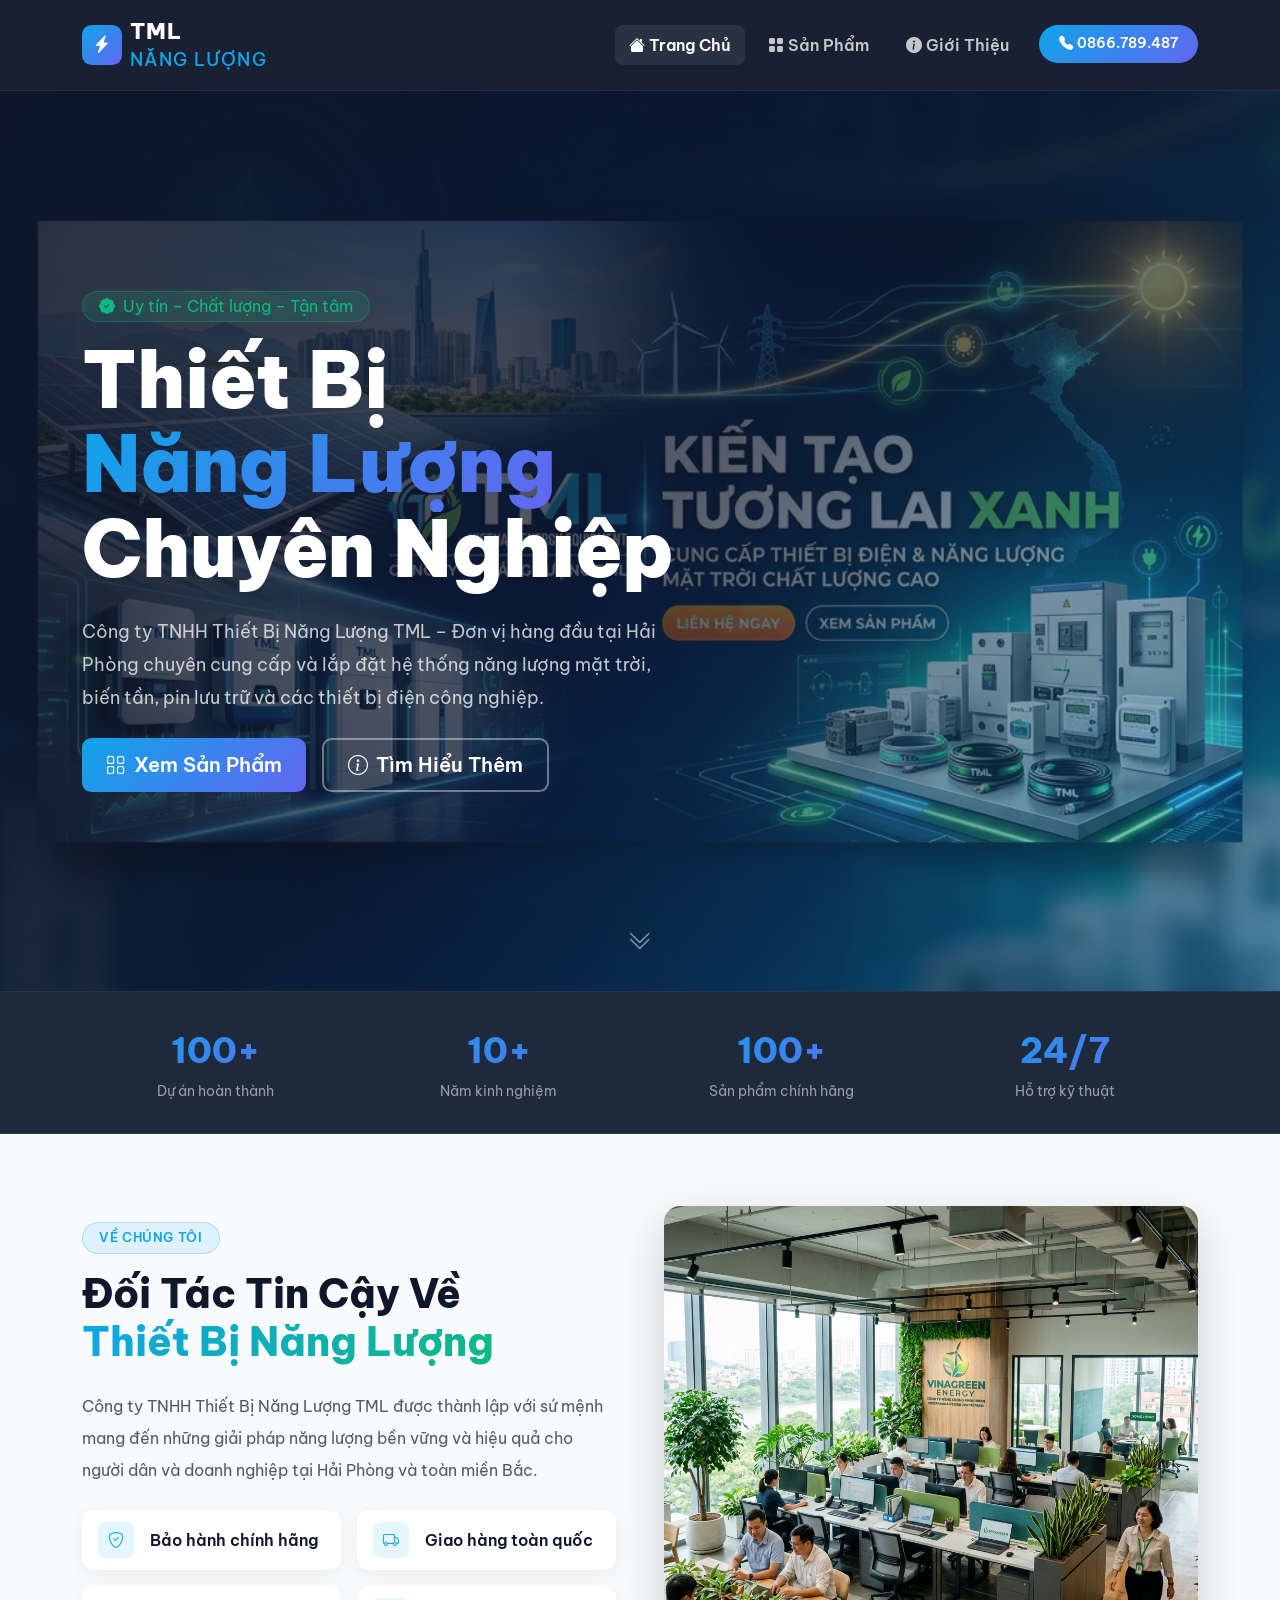
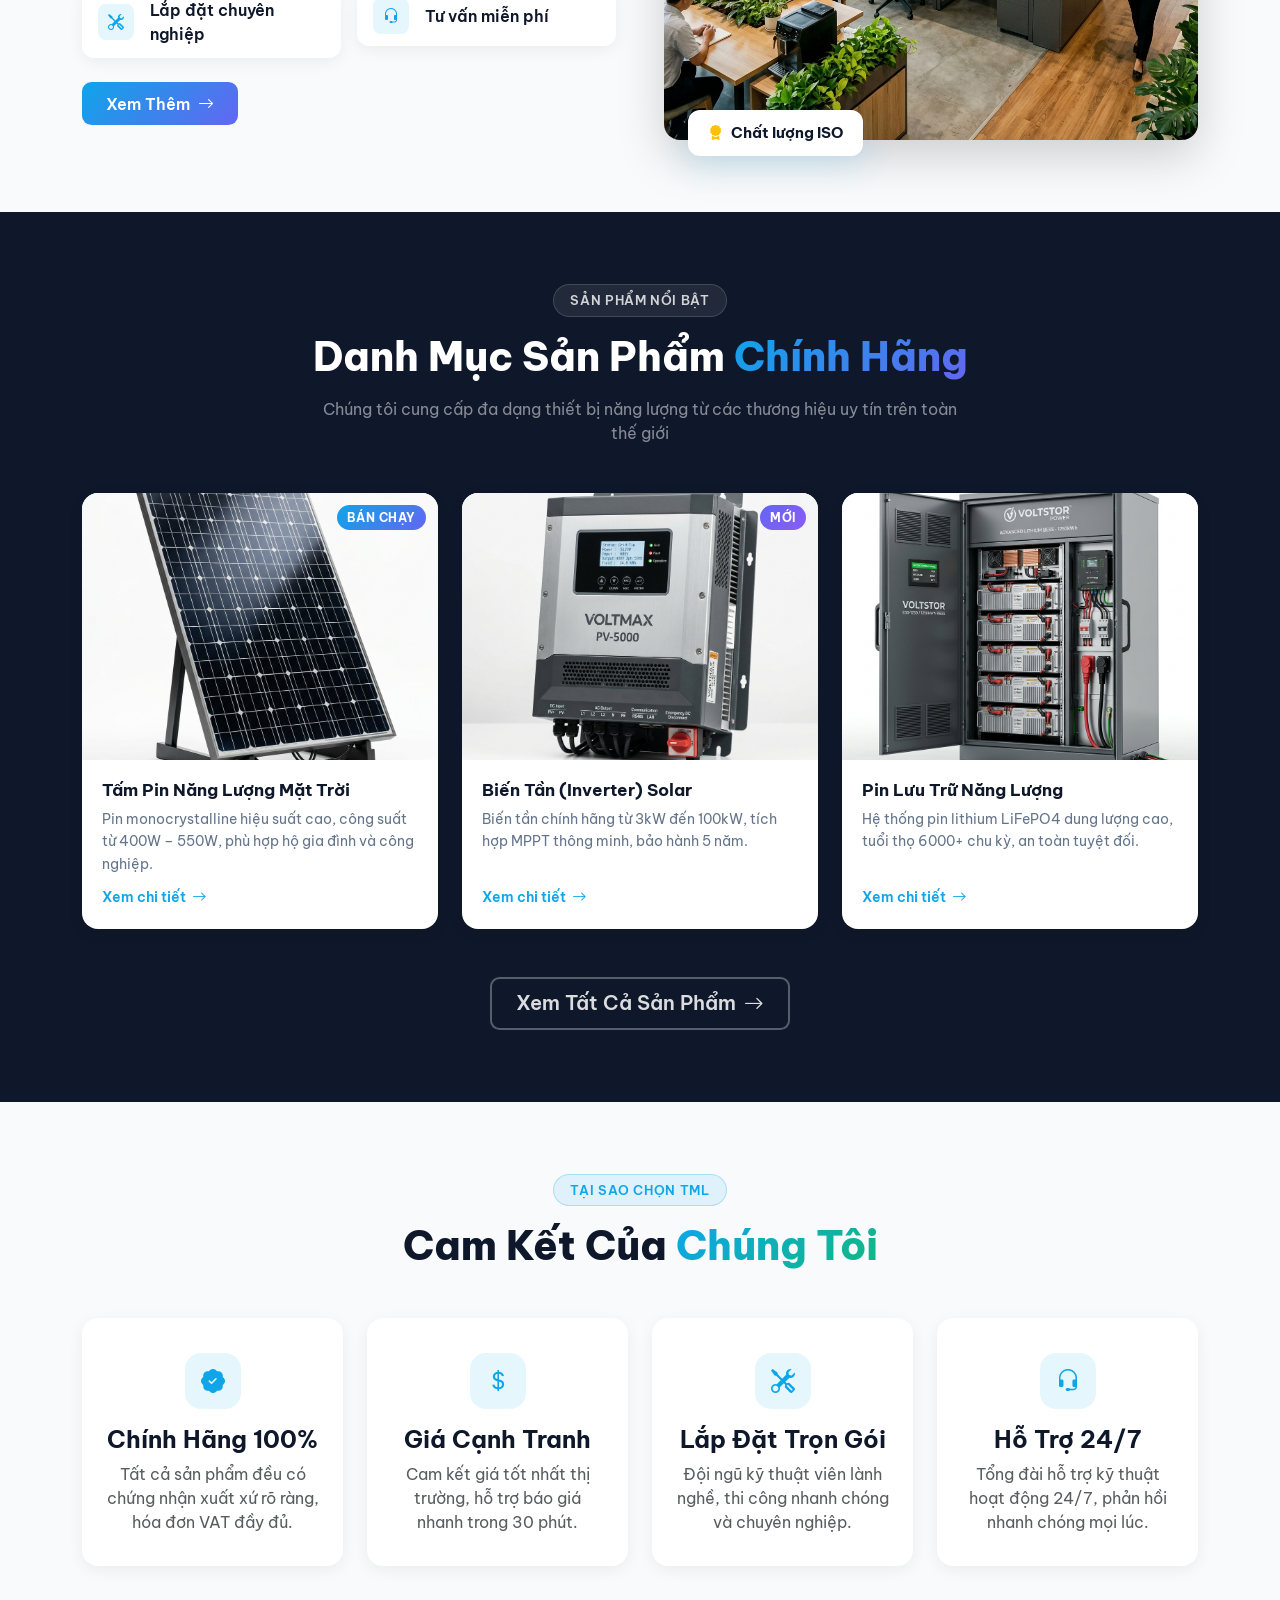
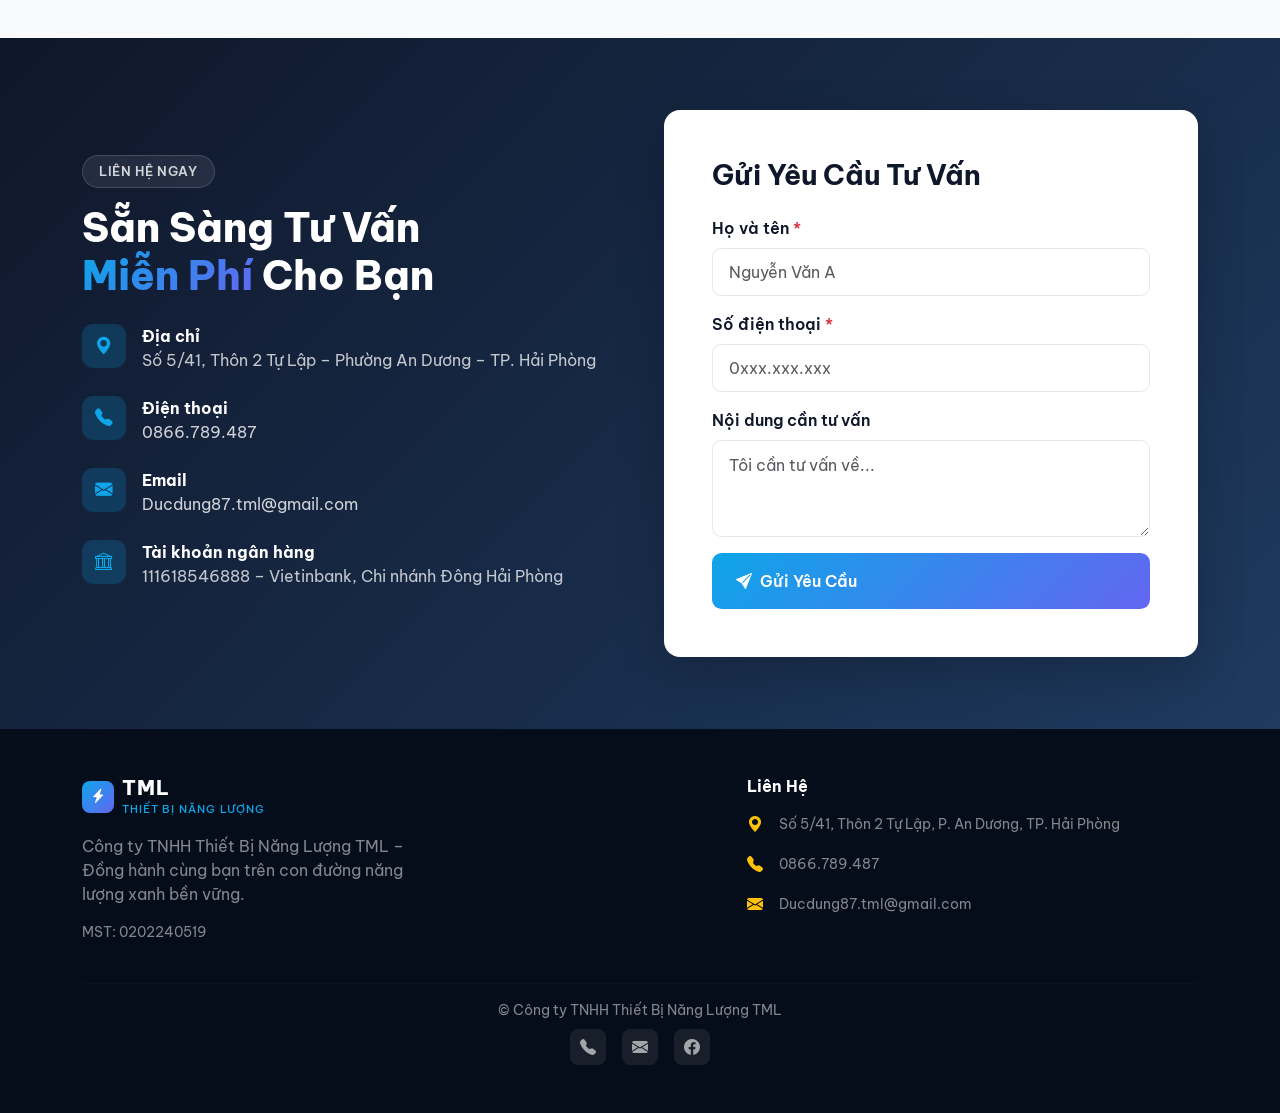
==== commit af341253: "fix to" ====
--- a/index.html
+++ b/index.html
@@ -377,15 +377,15 @@
             lượng xanh bền vững.</p>
           <p class="text-white-50 small">MST: 0202240519</p>
         </div>
-        <div class="col-lg-2 col-md-6">
+        <!-- <div class="col-lg-2 col-md-6">
           <h6 class="text-white fw-bold mb-3">Điều Hướng</h6>
           <ul class="list-unstyled tml-footer-links">
             <li><a href="index.html">Trang Chủ</a></li>
             <li><a href="san-pham.html">Sản Phẩm</a></li>
             <li><a href="gioi-thieu.html">Giới Thiệu</a></li>
           </ul>
-        </div>
-        <div class="col-lg-3 col-md-6">
+        </div> -->
+        <!-- <div class="col-lg-3 col-md-6">
           <h6 class="text-white fw-bold mb-3">Sản Phẩm</h6>
           <ul class="list-unstyled tml-footer-links">
             <li><a href="san-pham.html">Tấm Pin Mặt Trời</a></li>
@@ -394,29 +394,29 @@
             <li><a href="san-pham.html">Bộ Điều Khiển</a></li>
             <li><a href="san-pham.html">Đèn LED</a></li>
           </ul>
-        </div>
-        <div class="col-lg-3 col-md-6">
+        </div> -->
+        <div class="col-lg-5 ms-auto">
           <h6 class="text-white fw-bold mb-3">Liên Hệ</h6>
           <ul class="list-unstyled tml-footer-contact">
-            <li class="d-flex gap-2 mb-2">
-              <i class="bi bi-geo-alt-fill text-warning flex-shrink-0 mt-1"></i>
+            <li class="d-flex align-items-center gap-3 mb-3">
+              <i class="bi bi-geo-alt-fill text-warning flex-shrink-0"></i>
               <span class="text-white-50 small">Số 5/41, Thôn 2 Tự Lập, P. An Dương, TP. Hải Phòng</span>
             </li>
-            <li class="d-flex gap-2 mb-2">
-              <i class="bi bi-telephone-fill text-warning flex-shrink-0 mt-1"></i>
-              <a href="tel:0866789487" class="text-white-50 small text-decoration-none">0866.789.487</a>
+            <li class="d-flex align-items-center gap-3 mb-3">
+              <i class="bi bi-telephone-fill text-warning flex-shrink-0"></i>
+              <a href="tel:0866789487" class="text-white-50 small text-decoration-none text-nowrap">0866.789.487</a>
             </li>
-            <li class="d-flex gap-2">
-              <i class="bi bi-envelope-fill text-warning flex-shrink-0 mt-1"></i>
+            <li class="d-flex align-items-center gap-3">
+              <i class="bi bi-envelope-fill text-warning flex-shrink-0"></i>
               <a href="mailto:Ducdung87.tml@gmail.com"
-                class="text-white-50 small text-decoration-none">Ducdung87.tml@gmail.com</a>
+                class="text-white-50 small text-decoration-none text-nowrap">Ducdung87.tml@gmail.com</a>
             </li>
           </ul>
         </div>
       </div>
       <hr class="tml-footer-hr mt-4 mb-3" />
-      <div class="d-flex flex-wrap justify-content-between align-items-center gap-2">
-        <p class="text-white-50 small mb-0">&copy; 2024 Công ty TNHH Thiết Bị Năng Lượng TML. Bảo lưu mọi quyền.</p>
+      <div class="d-flex flex-column align-items-center gap-2 text-center">
+        <p class="text-white-50 small mb-0">&copy; Công ty TNHH Thiết Bị Năng Lượng TML</p>
         <div class="d-flex gap-3">
           <a href="tel:0866789487" class="tml-social-icon" title="Gọi điện"><i class="bi bi-telephone-fill"></i></a>
           <a href="mailto:Ducdung87.tml@gmail.com" class="tml-social-icon" title="Email"><i
